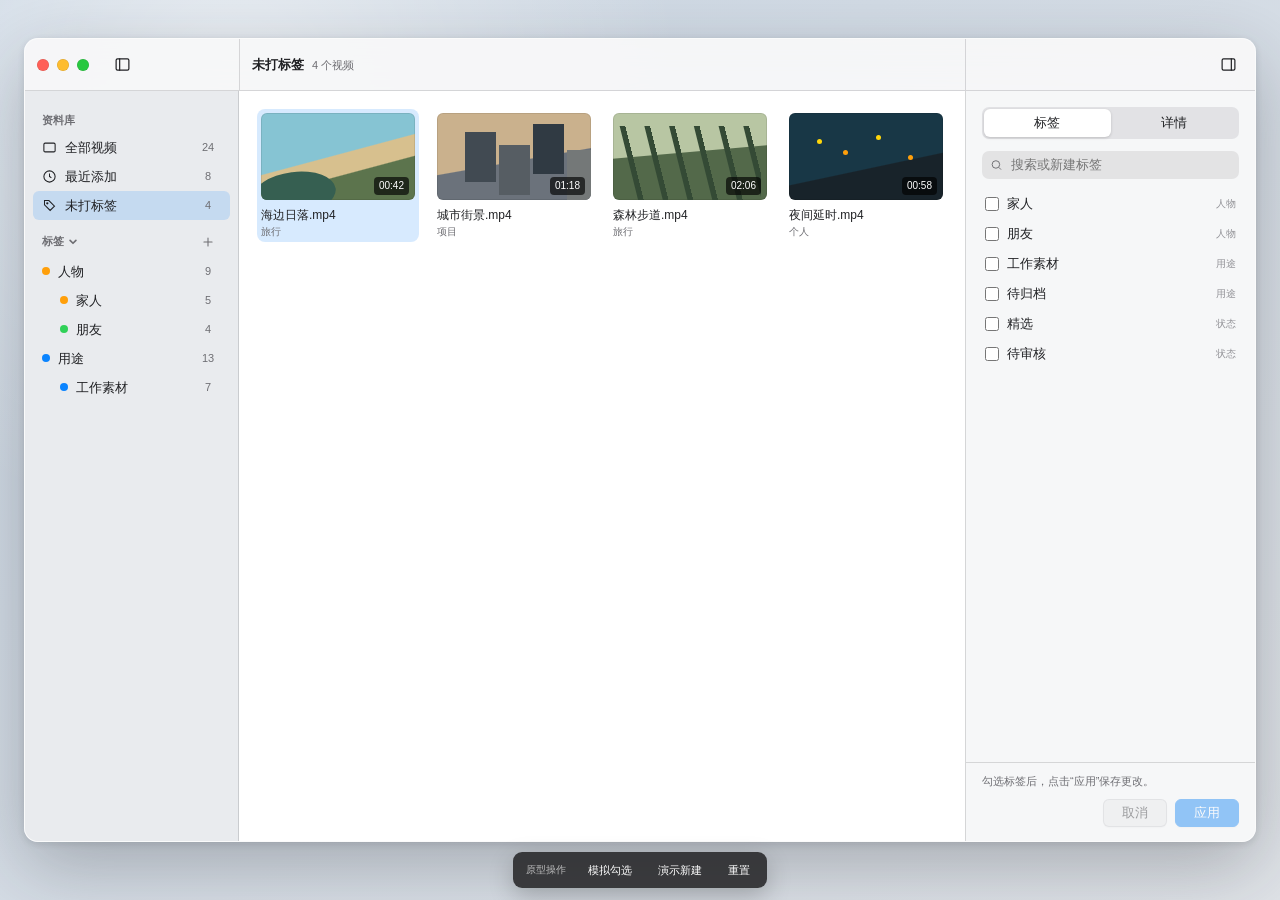
==== docs/prototypes/deferred-tag-editing/index.html @ 227d0f2a "docs: align MVP behavior and interaction specs" ====
<!doctype html>
<html lang="zh-CN">
<head>
  <meta charset="utf-8">
  <meta name="viewport" content="width=device-width, initial-scale=1">
  <title>Tag Manager · 标签草稿操作原型</title>
  <style>
    :root {
      color-scheme: light dark;
      --desktop: #dfe3e8;
      --window: rgba(247, 247, 248, .96);
      --sidebar: rgba(232, 234, 237, .92);
      --canvas: #fff;
      --inspector: #f6f7f8;
      --line: rgba(60, 60, 67, .18);
      --text: #202124;
      --secondary: #6e6e73;
      --tertiary: #929297;
      --accent: #087ff5;
      --selection: rgba(8, 127, 245, .16);
      --button: rgba(118, 118, 128, .12);
      --shadow: 0 24px 74px rgba(24, 29, 36, .28), 0 2px 8px rgba(24, 29, 36, .12);
      font-family: -apple-system, BlinkMacSystemFont, "SF Pro Text", "Helvetica Neue", sans-serif;
    }

    @media (prefers-color-scheme: dark) {
      :root {
        --desktop: #16181c;
        --window: rgba(43, 43, 45, .97);
        --sidebar: rgba(37, 37, 39, .96);
        --canvas: #1f1f21;
        --inspector: #262628;
        --line: rgba(235, 235, 245, .14);
        --text: #f2f2f7;
        --secondary: #aeaeb2;
        --tertiary: #85858a;
        --selection: rgba(8, 127, 245, .28);
        --button: rgba(235, 235, 245, .1);
        --shadow: 0 28px 80px rgba(0, 0, 0, .56), 0 2px 8px rgba(0, 0, 0, .32);
      }
    }

    * { box-sizing: border-box; }
    [hidden] { display: none !important; }
    html, body { width: 100%; height: 100%; margin: 0; overflow: hidden; }
    body { color: var(--text); background: var(--desktop); font: 13px/1.35 -apple-system, BlinkMacSystemFont, "SF Pro Text", sans-serif; }
    button, input, select { font: inherit; }
    button { color: inherit; cursor: default; }

    .desktop {
      height: 100%;
      padding: 38px 24px 58px;
      background:
        radial-gradient(circle at 18% 10%, rgba(255,255,255,.6), transparent 34%),
        linear-gradient(145deg, rgba(187, 205, 224, .56), rgba(226, 228, 232, .24));
    }

    .window {
      position: relative;
      display: grid;
      grid-template-columns: 214px minmax(480px, 1fr) 290px;
      grid-template-rows: 52px minmax(0, 1fr);
      width: 100%; height: 100%; min-width: 940px;
      overflow: hidden;
      border: 1px solid rgba(255,255,255,.52);
      border-radius: 14px;
      background: var(--window);
      box-shadow: var(--shadow);
      backdrop-filter: blur(28px) saturate(1.35);
    }

    .titlebar {
      grid-column: 1 / 4;
      display: grid;
      grid-template-columns: 214px minmax(480px, 1fr) 290px;
      border-bottom: 1px solid var(--line);
    }

    .title-section { display: flex; min-width: 0; align-items: center; padding: 0 12px; }
    .title-section + .title-section { border-left: 1px solid var(--line); }
    .traffic { display: flex; gap: 8px; margin-right: 18px; }
    .traffic i { width: 12px; height: 12px; border-radius: 50%; box-shadow: inset 0 0 0 .5px rgba(0,0,0,.15); }
    .traffic i:nth-child(1) { background: #ff5f57; }
    .traffic i:nth-child(2) { background: #febc2e; }
    .traffic i:nth-child(3) { background: #28c840; }
    .icon-button { display: grid; width: 30px; height: 28px; padding: 0; place-items: center; border: 0; border-radius: 6px; background: transparent; }
    .icon-button:hover { background: var(--button); }
    .icon-button svg { width: 17px; height: 17px; fill: none; stroke: currentColor; stroke-width: 1.7; stroke-linecap: round; stroke-linejoin: round; }
    .title-copy { display: flex; min-width: 0; align-items: baseline; gap: 8px; }
    .title-copy strong { overflow: hidden; font-size: 13px; text-overflow: ellipsis; white-space: nowrap; }
    .title-copy span { color: var(--secondary); font-size: 11px; white-space: nowrap; }

    .sidebar { display: flex; min-height: 0; flex-direction: column; border-right: 1px solid var(--line); background: var(--sidebar); }
    .sidebar-scroll { flex: 1; overflow: auto; padding: 10px 8px; }
    .section-label { padding: 12px 9px 5px; color: var(--secondary); font-size: 11px; font-weight: 600; }
    .sidebar-section-header { display: flex; height: 30px; align-items: center; margin-top: 7px; padding: 0 9px; color: var(--secondary); }
    .section-toggle { display: flex; min-width: 0; height: 100%; flex: 1; align-items: center; gap: 4px; padding: 0; border: 0; background: transparent; color: inherit; font-size: 11px; font-weight: 600; text-align: left; }
    .section-toggle svg { width: 10px; height: 10px; fill: none; stroke: currentColor; stroke-width: 2; stroke-linecap: round; stroke-linejoin: round; transition: transform .14s ease; }
    .section-toggle[aria-expanded="false"] svg { transform: rotate(-90deg); }
    .section-action { display: grid; width: 26px; height: 24px; padding: 0; place-items: center; border: 0; border-radius: 5px; background: transparent; color: var(--secondary); }
    .section-action:hover { background: var(--button); color: var(--text); }
    .section-action svg { width: 14px; height: 14px; fill: none; stroke: currentColor; stroke-width: 1.8; stroke-linecap: round; }
    .sidebar-tag-tree { display: block; }
    .nav-row { display: flex; height: 29px; align-items: center; gap: 8px; padding: 0 9px; border-radius: 6px; }
    .nav-row.selected { background: var(--selection); }
    .nav-row svg { width: 15px; height: 15px; fill: none; stroke: currentColor; stroke-width: 1.7; }
    .nav-row .name { flex: 1; }
    .nav-row .count { width: 26px; color: var(--secondary); font-size: 11px; text-align: center; }
    .nav-row.indent { padding-left: 27px; }
    .inline-tag-row { background: var(--button); }
    .inline-tag-row input { min-width: 0; height: 21px; flex: 1; padding: 0 4px; border: 1px solid var(--accent); border-radius: 4px; outline: 0; background: var(--canvas); color: var(--text); box-shadow: 0 0 0 2px color-mix(in srgb, var(--accent) 18%, transparent); }
    .dot { width: 8px; height: 8px; border-radius: 50%; background: #ff9f0a; }
    .dot.blue { background: #0a84ff; }
    .dot.green { background: #30d158; }

    .content { min-width: 0; min-height: 0; overflow: auto; padding: 18px; background: var(--canvas); }
    .video-grid { display: grid; grid-template-columns: repeat(auto-fill, minmax(150px, 1fr)); gap: 20px 14px; align-content: start; }
    .video-card { min-width: 0; padding: 4px; border-radius: 8px; transition: opacity .22s ease, transform .22s ease, background .12s ease; }
    .video-card:hover { background: var(--button); }
    .video-card.selected { background: var(--selection); }
    .video-card.removing { opacity: 0; transform: scale(.96); }
    .thumb { position: relative; aspect-ratio: 16 / 9; overflow: hidden; border-radius: 6px; box-shadow: inset 0 0 0 1px rgba(0,0,0,.09); }
    .thumb::before { content: ""; position: absolute; }
    .thumb.coast { background: linear-gradient(165deg, #86c4d3 0 48%, #d7c08e 49% 65%, #5c744d 66%); }
    .thumb.coast::before { width: 54%; height: 50%; left: -5%; bottom: -18%; border-radius: 50%; background: #365f51; transform: rotate(-7deg); }
    .thumb.city { background: linear-gradient(170deg, #cab18d 0 54%, #6b727b 55%); }
    .thumb.city::before { width: 20%; height: 58%; left: 18%; bottom: 20%; background: #414a52; box-shadow: 34px 13px 0 #565d63, 68px -8px 0 #303a43, 102px 18px 0 #747878; }
    .thumb.forest { background: linear-gradient(175deg, #b8c6a3 0 45%, #53694a 46%); }
    .thumb.forest::before { inset: 15% 4% 0; background: repeating-linear-gradient(76deg, transparent 0 18px, #344a35 19px 24px); }
    .thumb.night { background: linear-gradient(168deg, #183746 0 60%, #18232a 61%); }
    .thumb.night::before { width: 5px; height: 5px; left: 18%; top: 30%; border-radius: 50%; background: #ffd60a; box-shadow: 26px 11px 0 #ff9f0a, 59px -4px 0 #ffd60a, 91px 16px 0 #ff9f0a; }
    .duration { position: absolute; right: 6px; bottom: 5px; padding: 2px 5px; border-radius: 4px; color: #fff; background: rgba(0,0,0,.66); font-size: 10px; }
    .filename { margin-top: 7px; overflow: hidden; font-size: 12px; font-weight: 500; text-overflow: ellipsis; white-space: nowrap; }
    .meta { margin-top: 2px; color: var(--secondary); font-size: 10px; }
    .empty { margin: 24vh auto 0; color: var(--secondary); text-align: center; }
    .empty strong { display: block; margin-bottom: 5px; color: var(--text); font-size: 16px; }

    .inspector { display: flex; min-width: 0; min-height: 0; flex-direction: column; border-left: 1px solid var(--line); background: var(--inspector); }
    .segmented { display: grid; grid-template-columns: 1fr 1fr; margin: 16px 16px 12px; padding: 2px; border-radius: 7px; background: rgba(118,118,128,.16); }
    .segment { height: 28px; border: 0; border-radius: 6px; background: transparent; font-weight: 550; }
    .segment.selected { background: var(--canvas); box-shadow: 0 1px 3px rgba(0,0,0,.16); }
    .tag-search-header { position: relative; z-index: 5; padding: 0 16px 10px; }
    .inspector-scroll { flex: 1; min-height: 0; overflow: auto; padding: 0 16px 14px; }
    .search { display: flex; height: 28px; align-items: center; gap: 6px; padding: 0 8px; border-radius: 7px; background: color-mix(in srgb, var(--inspector) 78%, var(--text) 9%); color: var(--secondary); }
    .search svg { width: 14px; height: 14px; fill: none; stroke: currentColor; stroke-width: 1.8; }
    .search input { width: 100%; min-width: 0; border: 0; outline: 0; color: var(--text); background: transparent; }
    .tag-row { display: flex; min-height: 30px; align-items: center; gap: 8px; padding: 2px 3px; border-radius: 5px; }
    .tag-row:hover { background: var(--button); }
    .tag-row input { width: 14px; height: 14px; margin: 0; accent-color: var(--accent); }
    .tag-name { flex: 1; }
    .tag-path { color: var(--tertiary); font-size: 10px; }
    .create-row { width: 100%; min-height: 34px; justify-content: flex-start; border: 0; background: transparent; text-align: left; }
    .create-row svg { width: 15px; height: 15px; fill: none; stroke: var(--accent); stroke-width: 1.8; stroke-linecap: round; }
    .create-row .tag-name { color: var(--accent); }
    .pending-badge { padding: 2px 5px; border-radius: 4px; color: var(--accent); background: color-mix(in srgb, var(--accent) 12%, transparent); font-size: 9px; font-weight: 600; }
    .remove-pending { display: grid; width: 22px; height: 22px; padding: 0; place-items: center; border: 0; border-radius: 5px; background: transparent; color: var(--secondary); }
    .remove-pending:hover { background: var(--button); color: var(--text); }
    .remove-pending svg { width: 13px; height: 13px; fill: none; stroke: currentColor; stroke-width: 1.8; stroke-linecap: round; }
    .create-popover { position: absolute; z-index: 12; top: 36px; right: 16px; left: 16px; padding: 13px; border: 1px solid var(--line); border-radius: 9px; background: var(--window); box-shadow: 0 14px 36px rgba(0,0,0,.24), 0 2px 6px rgba(0,0,0,.12); }
    .popover-title { margin-bottom: 11px; font-size: 12px; font-weight: 600; }
    .form-row { display: grid; grid-template-columns: 48px minmax(0, 1fr); align-items: center; gap: 8px; margin: 8px 0; color: var(--secondary); font-size: 11px; }
    .form-row input, .form-row select { width: 100%; min-width: 0; height: 26px; padding: 0 7px; border: 1px solid var(--line); border-radius: 5px; outline: 0; background: var(--canvas); color: var(--text); }
    .form-row input:focus, .form-row select:focus { border-color: var(--accent); box-shadow: 0 0 0 2px color-mix(in srgb, var(--accent) 22%, transparent); }
    .popover-note { margin: 9px 0 11px; color: var(--secondary); font-size: 10px; line-height: 1.45; }
    .popover-actions { display: flex; justify-content: flex-end; gap: 7px; }
    .details { padding-top: 2px; }
    .detail-group { margin-bottom: 18px; }
    .detail-title { margin-bottom: 7px; color: var(--secondary); font-size: 11px; font-weight: 600; }
    .detail-row { display: grid; grid-template-columns: 68px minmax(0, 1fr); gap: 8px; margin: 7px 0; font-size: 11px; }
    .detail-row span:first-child { color: var(--secondary); }
    .detail-row span:last-child { overflow: hidden; text-overflow: ellipsis; white-space: nowrap; }

    .action-area { padding: 11px 16px 14px; border-top: 1px solid var(--line); background: var(--inspector); }
    .draft-status { min-height: 17px; margin-bottom: 8px; color: var(--secondary); font-size: 11px; }
    .draft-status.dirty { color: var(--text); }
    .action-row { display: flex; justify-content: flex-end; gap: 8px; }
    .button { min-width: 64px; height: 28px; padding: 0 12px; border: 1px solid var(--line); border-radius: 6px; background: var(--button); box-shadow: 0 1px 1px rgba(0,0,0,.04); }
    .button.primary { color: #fff; border-color: var(--accent); background: var(--accent); }
    .button:disabled { opacity: .42; }

    .toast { position: absolute; z-index: 30; left: 50%; bottom: 18px; padding: 8px 13px; transform: translate(-50%, 10px); border-radius: 8px; background: rgba(35,35,37,.9); color: #fff; box-shadow: 0 8px 24px rgba(0,0,0,.24); opacity: 0; pointer-events: none; transition: opacity .18s ease, transform .18s ease; }
    .toast.visible { opacity: 1; transform: translate(-50%, 0); }
    .backdrop { position: absolute; z-index: 40; inset: 0; display: grid; place-items: center; background: rgba(20,20,22,.26); backdrop-filter: blur(2px); }
    .sheet { width: 420px; max-width: 80%; padding: 20px; border: 1px solid rgba(255,255,255,.42); border-radius: 12px; background: var(--window); box-shadow: 0 22px 56px rgba(0,0,0,.34); text-align: center; }
    .sheet h2 { margin: 0; font-size: 15px; }
    .sheet p { margin: 7px 0 18px; color: var(--secondary); font-size: 12px; }
    .sheet-actions { display: flex; justify-content: center; gap: 8px; }

    .demo-bar { position: fixed; z-index: 60; left: 50%; bottom: 12px; display: flex; height: 36px; align-items: center; gap: 6px; padding: 5px 7px; transform: translateX(-50%); border-radius: 9px; background: rgba(42,42,44,.9); color: #fff; box-shadow: 0 8px 24px rgba(0,0,0,.22); }
    .demo-bar span { padding: 0 6px; color: rgba(255,255,255,.66); font-size: 10px; }
    .demo-bar button { height: 25px; padding: 0 10px; border: 0; border-radius: 5px; background: transparent; color: #fff; font-size: 11px; }
    .demo-bar button:hover { background: rgba(255,255,255,.14); }
  </style>
</head>
<body>
  <main class="desktop">
    <section class="window" aria-label="标签草稿操作原型">
      <header class="titlebar">
        <div class="title-section">
          <div class="traffic" aria-hidden="true"><i></i><i></i><i></i></div>
          <button class="icon-button" title="隐藏侧边栏" aria-label="隐藏侧边栏">
            <svg viewBox="0 0 24 24"><rect x="3" y="4" width="18" height="16" rx="2"></rect><path d="M8 4v16"></path></svg>
          </button>
        </div>
        <div class="title-section"><div class="title-copy"><strong>未打标签</strong><span id="titleCount">4 个视频</span></div></div>
        <div class="title-section" style="justify-content:flex-end">
          <button class="icon-button" title="隐藏详情" aria-label="隐藏详情">
            <svg viewBox="0 0 24 24"><rect x="3" y="4" width="18" height="16" rx="2"></rect><path d="M16 4v16"></path></svg>
          </button>
        </div>
      </header>

      <aside class="sidebar">
        <div class="sidebar-scroll">
          <div class="section-label">资料库</div>
          <div class="nav-row"><svg viewBox="0 0 24 24"><rect x="3" y="5" width="18" height="14" rx="2"></rect></svg><span class="name">全部视频</span><span class="count">24</span></div>
          <div class="nav-row"><svg viewBox="0 0 24 24"><circle cx="12" cy="12" r="9"></circle><path d="M12 7v5l3 2"></path></svg><span class="name">最近添加</span><span class="count">8</span></div>
          <div class="nav-row selected"><svg viewBox="0 0 24 24"><path d="M20 13 13 20 4 11V4h7z"></path><circle cx="8.5" cy="8.5" r="1"></circle></svg><span class="name">未打标签</span><span class="count" id="untaggedCount">4</span></div>
          <div class="sidebar-section-header">
            <button class="section-toggle" id="tagSectionToggle" type="button" aria-expanded="true" aria-controls="sidebarTagTree">
              <span>标签</span>
              <svg viewBox="0 0 12 12" aria-hidden="true"><path d="m2.5 4 3.5 3.5L9.5 4"></path></svg>
            </button>
            <button class="section-action" id="sidebarAddTag" type="button" title="新建标签" aria-label="新建标签">
              <svg viewBox="0 0 24 24" aria-hidden="true"><path d="M12 5v14M5 12h14"></path></svg>
            </button>
          </div>
          <div class="sidebar-tag-tree" id="sidebarTagTree">
            <div class="nav-row"><span class="dot"></span><span class="name">人物</span><span class="count">9</span></div>
            <div class="nav-row indent"><span class="dot"></span><span class="name">家人</span><span class="count">5</span></div>
            <div class="nav-row indent"><span class="dot green"></span><span class="name">朋友</span><span class="count">4</span></div>
            <div class="nav-row"><span class="dot blue"></span><span class="name">用途</span><span class="count">13</span></div>
            <div class="nav-row indent"><span class="dot blue"></span><span class="name">工作素材</span><span class="count">7</span></div>
          </div>
        </div>
      </aside>

      <section class="content">
        <div class="video-grid" id="videoGrid"></div>
        <div class="empty" id="emptyState" hidden><strong>所有视频都已有标签</strong>“未打标签”中暂时没有视频。</div>
      </section>

      <aside class="inspector">
        <div class="segmented" role="tablist">
          <button class="segment selected" data-tab="tags" role="tab">标签</button>
          <button class="segment" data-tab="details" role="tab">详情</button>
        </div>
        <div class="tag-search-header" id="tagSearchHeader">
          <label class="search">
            <svg viewBox="0 0 24 24"><circle cx="11" cy="11" r="7"></circle><path d="m16.5 16.5 4 4"></path></svg>
            <input id="tagSearch" type="search" placeholder="搜索或新建标签" aria-label="搜索或新建标签">
          </label>
          <div class="create-popover" id="createPopover" hidden>
            <div class="popover-title">新建标签</div>
            <label class="form-row"><span>名称</span><input id="newTagName" maxlength="40"></label>
            <label class="form-row"><span>父标签</span><select id="newTagParent"><option value="顶级">顶级（无父标签）</option><option value="人物">人物</option><option value="用途">用途</option><option value="状态">状态</option></select></label>
            <div class="popover-note">新标签将加入当前草稿。点击“应用”后创建标签并添加到当前视频。</div>
            <div class="popover-actions"><button class="button" id="cancelCreateTag">取消</button><button class="button primary" id="stageCreateTag">加入草稿</button></div>
          </div>
        </div>
        <div class="inspector-scroll">
          <div id="tagsPanel">
            <div id="tagList"></div>
          </div>
          <div class="details" id="detailsPanel" hidden>
            <div class="detail-group"><div class="detail-title">文件</div><div class="detail-row"><span>文件名</span><span id="detailName"></span></div><div class="detail-row"><span>格式</span><span>MP4</span></div><div class="detail-row"><span>大小</span><span>186.2 MB</span></div></div>
            <div class="detail-group"><div class="detail-title">视频</div><div class="detail-row"><span>时长</span><span id="detailDuration"></span></div><div class="detail-row"><span>分辨率</span><span>1920 × 1080</span></div></div>
          </div>
        </div>
        <footer class="action-area" id="actionArea">
          <div class="draft-status" id="draftStatus">勾选标签后，点击“应用”保存更改。</div>
          <div class="action-row"><button class="button" id="discardButton" disabled>取消</button><button class="button primary" id="applyButton" disabled>应用</button></div>
        </footer>
      </aside>

      <div class="toast" id="toast" role="status"></div>
      <div class="backdrop" id="switchSheet" hidden>
        <div class="sheet" role="dialog" aria-modal="true" aria-labelledby="sheetTitle">
          <h2 id="sheetTitle">应用标签更改？</h2>
          <p>当前视频的标签还有未应用的修改。</p>
          <div class="sheet-actions"><button class="button" id="sheetDiscard">放弃更改</button><button class="button" id="sheetCancel">取消</button><button class="button primary" id="sheetApply">应用</button></div>
        </div>
      </div>
    </section>
  </main>

  <nav class="demo-bar" aria-label="原型演示控制"><span>原型操作</span><button id="makeDraft">模拟勾选</button><button id="tryNewTag">演示新建</button><button id="resetDemo">重置</button></nav>

  <script>
    const initialVideos = [
      { id: 1, name: "海边日落.mp4", duration: "00:42", place: "旅行", style: "coast" },
      { id: 2, name: "城市街景.mp4", duration: "01:18", place: "项目", style: "city" },
      { id: 3, name: "森林步道.mp4", duration: "02:06", place: "旅行", style: "forest" },
      { id: 4, name: "夜间延时.mp4", duration: "00:58", place: "个人", style: "night" }
    ];
    const initialTags = [
      { id: "family", name: "家人", path: "人物" },
      { id: "friends", name: "朋友", path: "人物" },
      { id: "work", name: "工作素材", path: "用途" },
      { id: "archive", name: "待归档", path: "用途" },
      { id: "favorite", name: "精选", path: "状态" },
      { id: "review", name: "待审核", path: "状态" }
    ];

    let videos = initialVideos.map(video => ({ ...video }));
    let tags = initialTags.map(tag => ({ ...tag }));
    let selectedID = 1;
    let savedTags = new Set();
    let draftTags = new Set();
    let draftNewTags = [];
    let nextNewTagID = 1;
    let nextGlobalTagIDStart = 1;
    let nextGlobalTagID = { value: nextGlobalTagIDStart };
    let pendingSelectionID = null;

    const grid = document.getElementById("videoGrid");
    const tagList = document.getElementById("tagList");
    const tagSearch = document.getElementById("tagSearch");
    const applyButton = document.getElementById("applyButton");
    const discardButton = document.getElementById("discardButton");
    const draftStatus = document.getElementById("draftStatus");
    const switchSheet = document.getElementById("switchSheet");
    const toast = document.getElementById("toast");
    const tagSearchHeader = document.getElementById("tagSearchHeader");
    const createPopover = document.getElementById("createPopover");
    const newTagName = document.getElementById("newTagName");
    const newTagParent = document.getElementById("newTagParent");
    const tagSectionToggle = document.getElementById("tagSectionToggle");
    const sidebarTagTree = document.getElementById("sidebarTagTree");
    const sidebarAddTag = document.getElementById("sidebarAddTag");
    const sidebarTagTreeInitialHTML = sidebarTagTree.innerHTML;

    function isDirty() {
      return draftNewTags.length > 0 || savedTags.size !== draftTags.size || [...savedTags].some(id => !draftTags.has(id));
    }

    function escapeHTML(value) {
      return value.replace(/[&<>'"]/g, character => ({ "&": "&amp;", "<": "&lt;", ">": "&gt;", "'": "&#39;", "\"": "&quot;" })[character]);
    }

    function renderVideos() {
      grid.innerHTML = "";
      videos.forEach(video => {
        const card = document.createElement("article");
        card.className = `video-card${video.id === selectedID ? " selected" : ""}`;
        card.dataset.id = video.id;
        card.innerHTML = `<div class="thumb ${video.style}"><span class="duration">${video.duration}</span></div><div class="filename">${video.name}</div><div class="meta">${video.place}</div>`;
        card.addEventListener("click", () => requestSelection(video.id));
        grid.appendChild(card);
      });
      document.getElementById("emptyState").hidden = videos.length > 0;
      document.getElementById("titleCount").textContent = `${videos.length} 个视频`;
      document.getElementById("untaggedCount").textContent = String(videos.length);
      const selected = videos.find(video => video.id === selectedID);
      if (selected) {
        document.getElementById("detailName").textContent = selected.name;
        document.getElementById("detailDuration").textContent = selected.duration;
      }
    }

    function renderTags() {
      const query = tagSearch.value.trim().toLocaleLowerCase();
      tagList.innerHTML = "";
      const allTags = [...draftNewTags, ...tags];
      const exactMatch = allTags.some(tag => tag.name.toLocaleLowerCase() === query);
      if (query && !exactMatch) {
        const createRow = document.createElement("button");
        createRow.className = "tag-row create-row";
        createRow.innerHTML = `<svg viewBox="0 0 24 24"><path d="M12 5v14M5 12h14"></path></svg><span class="tag-name">新建“${escapeHTML(tagSearch.value.trim())}”</span>`;
        createRow.addEventListener("click", () => openCreatePopover(tagSearch.value.trim()));
        tagList.appendChild(createRow);
      }
      allTags.filter(tag => tag.name.toLocaleLowerCase().includes(query)).forEach(tag => {
        const isPending = draftNewTags.some(item => item.id === tag.id);
        const row = document.createElement(isPending ? "div" : "label");
        row.className = "tag-row";
        row.innerHTML = `<input type="checkbox" ${draftTags.has(tag.id) ? "checked" : ""} ${isPending ? "disabled" : ""}><span class="tag-name">${escapeHTML(tag.name)}</span><span class="tag-path">${escapeHTML(tag.path)}</span>${isPending ? '<span class="pending-badge">待新建</span><button class="remove-pending" type="button" title="移除待新建标签" aria-label="移除待新建标签"><svg viewBox="0 0 24 24"><path d="m7 7 10 10M17 7 7 17"></path></svg></button>' : ""}`;
        if (isPending) {
          row.querySelector(".remove-pending").addEventListener("click", event => {
            event.preventDefault();
            removePendingTag(tag.id);
          });
        } else {
          row.querySelector("input").addEventListener("change", event => {
            event.target.checked ? draftTags.add(tag.id) : draftTags.delete(tag.id);
            updateDraftState();
          });
        }
        tagList.appendChild(row);
      });
    }

    function openCreatePopover(suggestedName = "") {
      newTagName.value = suggestedName;
      newTagParent.value = "顶级";
      createPopover.hidden = false;
      requestAnimationFrame(() => newTagName.select());
    }

    function closeCreatePopover() {
      createPopover.hidden = true;
    }

    function stageNewTag() {
      const name = newTagName.value.trim();
      if (!name) {
        newTagName.focus();
        return;
      }
      const parent = newTagParent.value;
      const duplicate = [...tags, ...draftNewTags].some(tag =>
        tag.path === parent && tag.name.toLocaleLowerCase() === name.toLocaleLowerCase()
      );
      if (duplicate) {
        showToast(`“${name}”已经存在`);
        newTagName.select();
        return;
      }
      const tag = { id: `draft-new-${nextNewTagID++}`, name, path: parent };
      draftNewTags.push(tag);
      draftTags.add(tag.id);
      tagSearch.value = "";
      closeCreatePopover();
      renderTags();
      updateDraftState();
    }

    function removePendingTag(id) {
      draftNewTags = draftNewTags.filter(tag => tag.id !== id);
      draftTags.delete(id);
      renderTags();
      updateDraftState();
    }

    function updateDraftState() {
      const dirty = isDirty();
      applyButton.disabled = !dirty;
      discardButton.disabled = !dirty;
      draftStatus.classList.toggle("dirty", dirty);
      if (!dirty) {
        draftStatus.textContent = "勾选标签后，点击“应用”保存更改。";
        return;
      }
      const created = draftNewTags.length;
      const added = [...draftTags].filter(id => !savedTags.has(id)).length;
      const removed = [...savedTags].filter(id => !draftTags.has(id)).length;
      const parts = [];
      if (created) parts.push(`新建 ${created} 个标签`);
      if (added) parts.push(`添加 ${added} 个标签`);
      if (removed) parts.push(`移除 ${removed} 个标签`);
      draftStatus.textContent = `${parts.join("，")}，尚未应用。`;
    }

    function discardDraft() {
      draftNewTags = [];
      draftTags = new Set(savedTags);
      closeCreatePopover();
      renderTags();
      updateDraftState();
    }

    function applyDraft(afterApply) {
      if (!isDirty()) { afterApply?.(); return; }
      const selected = videos.find(video => video.id === selectedID);
      tags.push(...draftNewTags.map(tag => ({ ...tag })));
      draftNewTags = [];
      savedTags = new Set(draftTags);
      renderTags();
      updateDraftState();
      if (savedTags.size > 0 && selected) {
        const card = grid.querySelector(`[data-id="${selectedID}"]`);
        card?.classList.add("removing");
        setTimeout(() => {
          videos = videos.filter(video => video.id !== selectedID);
          selectedID = videos[0]?.id ?? null;
          savedTags = new Set();
          draftTags = new Set();
          draftNewTags = [];
          renderVideos();
          renderTags();
          updateDraftState();
          showToast(`已应用标签，“${selected.name}”已移出“未打标签”`);
          afterApply?.();
        }, 260);
      } else {
        showToast("标签更改已应用");
        afterApply?.();
      }
    }

    function requestSelection(id) {
      if (id === selectedID) return;
      if (isDirty()) {
        pendingSelectionID = id;
        switchSheet.hidden = false;
        return;
      }
      selectVideo(id);
    }

    function selectVideo(id) {
      selectedID = id;
      savedTags = new Set();
      draftTags = new Set();
      draftNewTags = [];
      closeCreatePopover();
      renderVideos();
      renderTags();
      updateDraftState();
    }

    function showToast(message) {
      toast.textContent = message;
      toast.classList.add("visible");
      clearTimeout(showToast.timer);
      showToast.timer = setTimeout(() => toast.classList.remove("visible"), 2600);
    }

    function setTagSectionExpanded(expanded) {
      tagSectionToggle.setAttribute("aria-expanded", String(expanded));
      sidebarTagTree.hidden = !expanded;
    }

    function cancelSidebarTagCreation() {
      sidebarTagTree.querySelector(".inline-tag-row")?.remove();
    }

    function commitSidebarTagCreation() {
      const row = sidebarTagTree.querySelector(".inline-tag-row");
      const input = row?.querySelector("input");
      const name = input?.value.trim() ?? "";
      if (!row || !input) return;
      if (!name) {
        row.remove();
        return;
      }

      const normalizedName = name.toLocaleLowerCase();
      const existingTopLevelNames = Array.from(sidebarTagTree.children)
        .filter(item => item !== row && item.classList.contains("nav-row") && !item.classList.contains("indent"))
        .map(item => item.querySelector(".name")?.textContent.trim().toLocaleLowerCase());
      const duplicate = existingTopLevelNames.includes(normalizedName)
        || tags.some(tag => tag.path === "顶级" && tag.name.toLocaleLowerCase() === normalizedName);
      if (duplicate) {
        showToast(`“${name}”已经存在`);
        requestAnimationFrame(() => input.select());
        return;
      }

      const tag = { id: `global-${nextGlobalTagID.value++}`, name, path: "顶级" };
      tags.push(tag);
      row.className = "nav-row";
      row.innerHTML = `<span class="dot blue"></span><span class="name">${escapeHTML(name)}</span><span class="count">0</span>`;
      renderTags();
      showToast(`已新建标签“${name}”`);
    }

    function beginSidebarTagCreation() {
      setTagSectionExpanded(true);
      closeCreatePopover();
      const existingInput = sidebarTagTree.querySelector(".inline-tag-row input");
      if (existingInput) {
        existingInput.focus();
        existingInput.select();
        return;
      }

      const row = document.createElement("div");
      row.className = "nav-row inline-tag-row";
      row.innerHTML = '<span class="dot blue"></span><input type="text" aria-label="新标签名称" placeholder="新标签">';
      sidebarTagTree.prepend(row);
      const input = row.querySelector("input");
      input.addEventListener("keydown", event => {
        if (event.key === "Enter") {
          event.preventDefault();
          commitSidebarTagCreation();
        }
        if (event.key === "Escape") {
          event.preventDefault();
          cancelSidebarTagCreation();
        }
      });
      input.addEventListener("blur", commitSidebarTagCreation);
      input.focus();
    }

    document.querySelectorAll(".segment").forEach(button => button.addEventListener("click", () => {
      document.querySelectorAll(".segment").forEach(item => item.classList.toggle("selected", item === button));
      const tagsSelected = button.dataset.tab === "tags";
      tagSearchHeader.hidden = !tagsSelected;
      if (!tagsSelected) closeCreatePopover();
      document.getElementById("tagsPanel").hidden = !tagsSelected;
      document.getElementById("detailsPanel").hidden = tagsSelected;
      document.getElementById("actionArea").hidden = !tagsSelected;
    }));

    tagSectionToggle.addEventListener("click", () => {
      setTagSectionExpanded(tagSectionToggle.getAttribute("aria-expanded") !== "true");
    });
    sidebarAddTag.addEventListener("click", beginSidebarTagCreation);

    tagSearch.addEventListener("input", renderTags);
    document.getElementById("cancelCreateTag").addEventListener("click", closeCreatePopover);
    document.getElementById("stageCreateTag").addEventListener("click", stageNewTag);
    newTagName.addEventListener("keydown", event => {
      if (event.key === "Enter") stageNewTag();
      if (event.key === "Escape") closeCreatePopover();
    });
    applyButton.addEventListener("click", () => applyDraft());
    discardButton.addEventListener("click", discardDraft);
    document.getElementById("sheetCancel").addEventListener("click", () => { pendingSelectionID = null; switchSheet.hidden = true; });
    document.getElementById("sheetDiscard").addEventListener("click", () => { const id = pendingSelectionID; switchSheet.hidden = true; pendingSelectionID = null; discardDraft(); if (id) selectVideo(id); });
    document.getElementById("sheetApply").addEventListener("click", () => { const id = pendingSelectionID; switchSheet.hidden = true; pendingSelectionID = null; applyDraft(() => { if (id && videos.some(video => video.id === id)) selectVideo(id); }); });
    document.getElementById("makeDraft").addEventListener("click", () => { draftTags.add("work"); renderTags(); updateDraftState(); });
    document.getElementById("tryNewTag").addEventListener("click", () => { tagSearch.value = "客户案例"; renderTags(); tagSearch.focus(); });
    document.getElementById("resetDemo").addEventListener("click", () => { videos = initialVideos.map(video => ({ ...video })); tags = initialTags.map(tag => ({ ...tag })); selectedID = 1; savedTags = new Set(); draftTags = new Set(); draftNewTags = []; nextNewTagID = 1; nextGlobalTagID.value = nextGlobalTagIDStart; tagSearch.value = ""; switchSheet.hidden = true; sidebarTagTree.innerHTML = sidebarTagTreeInitialHTML; setTagSectionExpanded(true); closeCreatePopover(); renderVideos(); renderTags(); updateDraftState(); });
    document.addEventListener("keydown", event => {
      if (event.key.toLocaleLowerCase() === "n" && event.metaKey && event.shiftKey) {
        event.preventDefault();
        beginSidebarTagCreation();
        return;
      }
      if (event.key === "Escape" && !createPopover.hidden) {
        closeCreatePopover();
        return;
      }
      if (event.key === "Escape" && isDirty()) discardDraft();
      if (event.key === "Enter" && event.metaKey && isDirty()) applyDraft();
    });

    renderVideos();
    renderTags();
    updateDraftState();
  </script>
</body>
</html>
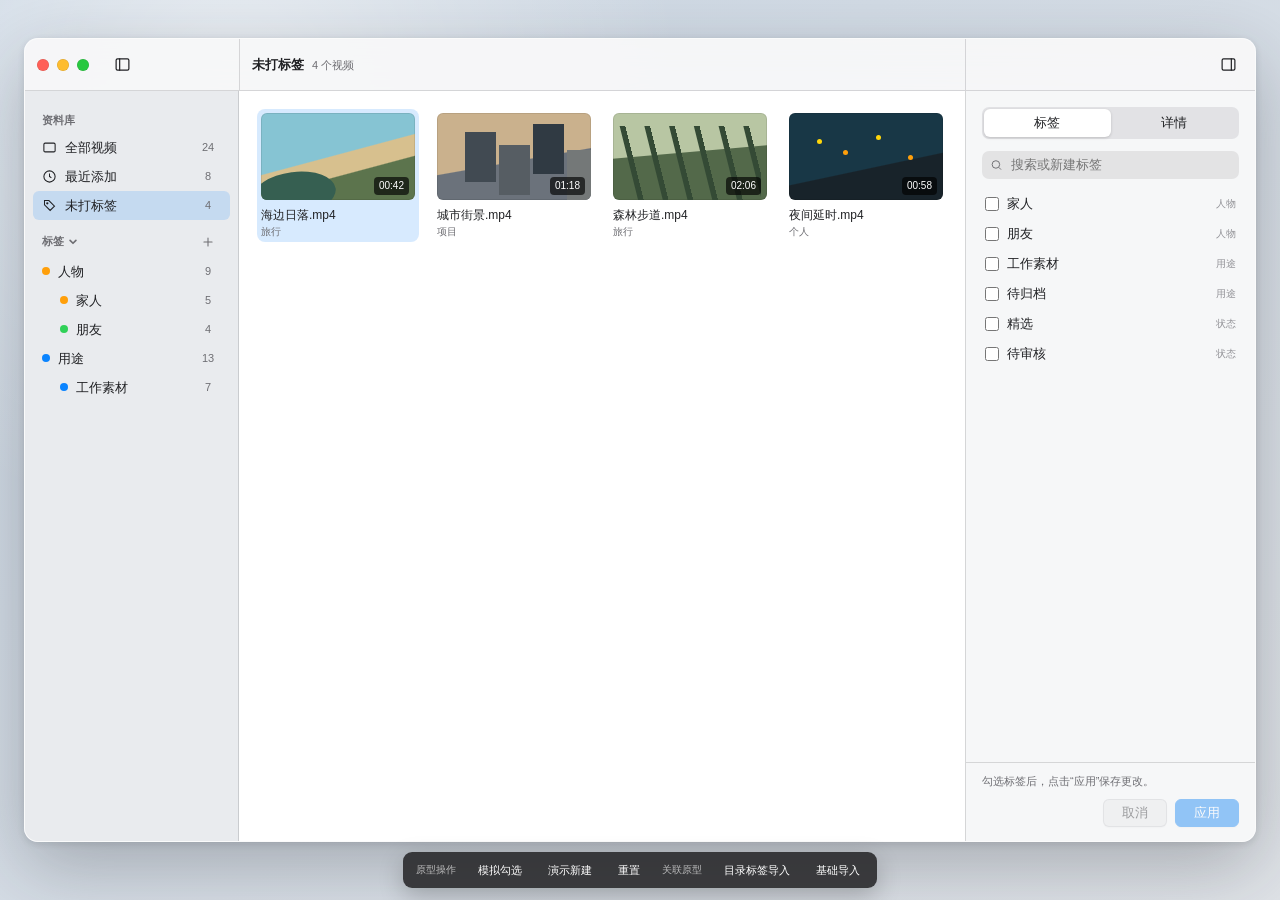
==== commit 447febfe: "Link related interaction prototypes" ====
--- a/docs/prototypes/deferred-tag-editing/index.html
+++ b/docs/prototypes/deferred-tag-editing/index.html
@@ -3,7 +3,7 @@
 <head>
   <meta charset="utf-8">
   <meta name="viewport" content="width=device-width, initial-scale=1">
-  <title>Tag Manager · 标签草稿操作原型</title>
+  <title>FileFacet · 标签草稿操作原型</title>
   <style>
     :root {
       color-scheme: light dark;
@@ -190,6 +190,8 @@
     .demo-bar span { padding: 0 6px; color: rgba(255,255,255,.66); font-size: 10px; }
     .demo-bar button { height: 25px; padding: 0 10px; border: 0; border-radius: 5px; background: transparent; color: #fff; font-size: 11px; }
     .demo-bar button:hover { background: rgba(255,255,255,.14); }
+    .demo-bar a { display: inline-flex; height: 25px; align-items: center; padding: 0 10px; border-radius: 5px; color: #fff; font-size: 11px; text-decoration: none; white-space: nowrap; }
+    .demo-bar a:hover { background: rgba(255,255,255,.14); }
   </style>
 </head>
 <body>
@@ -284,7 +286,7 @@
     </section>
   </main>
 
-  <nav class="demo-bar" aria-label="原型演示控制"><span>原型操作</span><button id="makeDraft">模拟勾选</button><button id="tryNewTag">演示新建</button><button id="resetDemo">重置</button></nav>
+  <nav class="demo-bar" aria-label="原型演示控制"><span>原型操作</span><button id="makeDraft">模拟勾选</button><button id="tryNewTag">演示新建</button><button id="resetDemo">重置</button><span>关联原型</span><a href="../folder-structure-tags/index.html">目录标签导入</a><a href="../manual-video-import/index.html">基础导入</a></nav>
 
   <script>
     const initialVideos = [
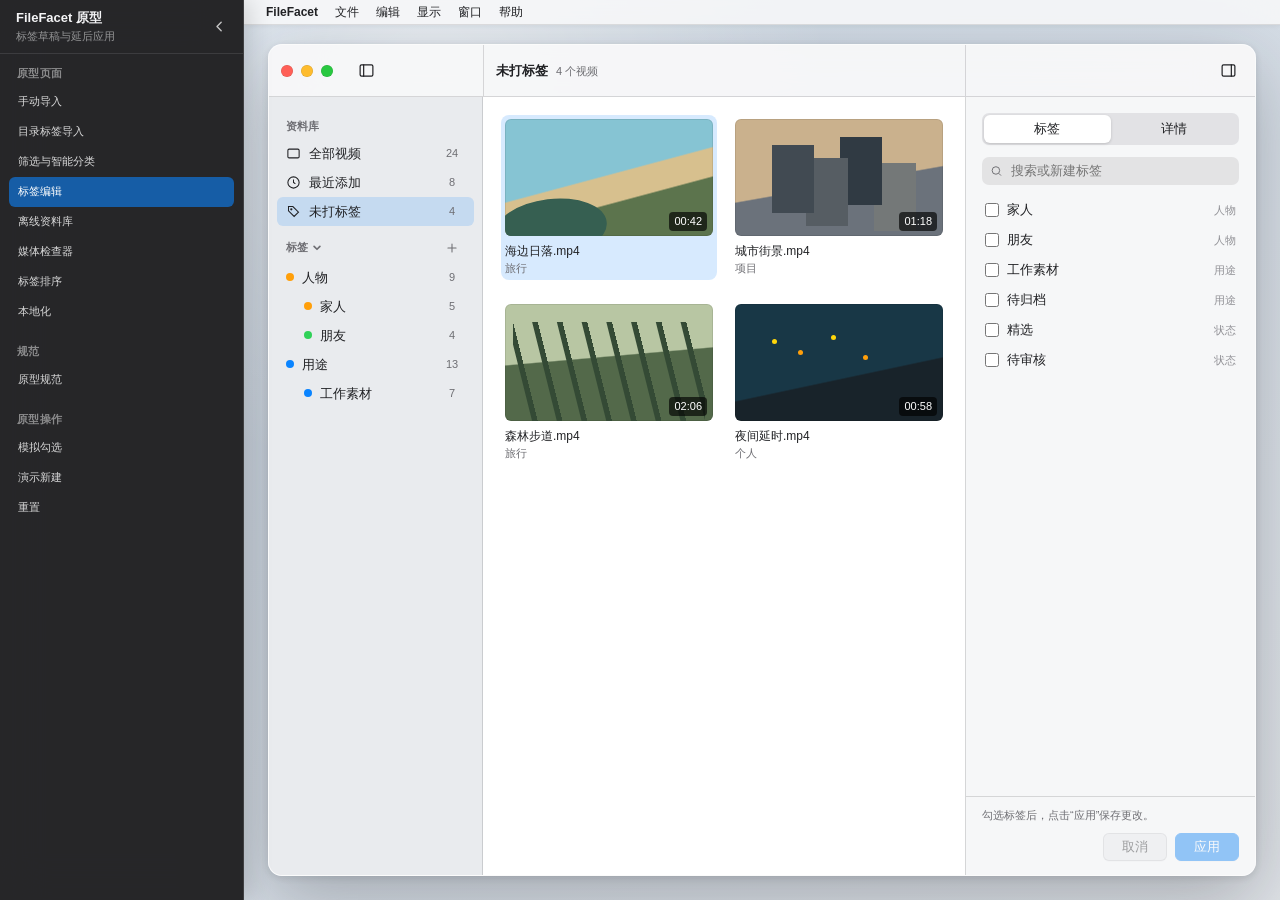
==== commit 9adafd7c: "Unify HTML prototype shell" ====
--- a/docs/prototypes/deferred-tag-editing/index.html
+++ b/docs/prototypes/deferred-tag-editing/index.html
@@ -129,9 +129,9 @@
     .thumb.forest::before { inset: 15% 4% 0; background: repeating-linear-gradient(76deg, transparent 0 18px, #344a35 19px 24px); }
     .thumb.night { background: linear-gradient(168deg, #183746 0 60%, #18232a 61%); }
     .thumb.night::before { width: 5px; height: 5px; left: 18%; top: 30%; border-radius: 50%; background: #ffd60a; box-shadow: 26px 11px 0 #ff9f0a, 59px -4px 0 #ffd60a, 91px 16px 0 #ff9f0a; }
-    .duration { position: absolute; right: 6px; bottom: 5px; padding: 2px 5px; border-radius: 4px; color: #fff; background: rgba(0,0,0,.66); font-size: 10px; }
+    .duration { position: absolute; right: 6px; bottom: 5px; padding: 2px 5px; border-radius: 4px; color: #fff; background: rgba(0,0,0,.66); font-size: var(--prototype-caption-font-size); }
     .filename { margin-top: 7px; overflow: hidden; font-size: 12px; font-weight: 500; text-overflow: ellipsis; white-space: nowrap; }
-    .meta { margin-top: 2px; color: var(--secondary); font-size: 10px; }
+    .meta { margin-top: 2px; color: var(--secondary); font-size: var(--prototype-caption-font-size); }
     .empty { margin: 24vh auto 0; color: var(--secondary); text-align: center; }
     .empty strong { display: block; margin-bottom: 5px; color: var(--text); font-size: 16px; }
 
@@ -148,11 +148,11 @@
     .tag-row:hover { background: var(--button); }
     .tag-row input { width: 14px; height: 14px; margin: 0; accent-color: var(--accent); }
     .tag-name { flex: 1; }
-    .tag-path { color: var(--tertiary); font-size: 10px; }
+    .tag-path { color: var(--tertiary); font-size: var(--prototype-caption-font-size); }
     .create-row { width: 100%; min-height: 34px; justify-content: flex-start; border: 0; background: transparent; text-align: left; }
     .create-row svg { width: 15px; height: 15px; fill: none; stroke: var(--accent); stroke-width: 1.8; stroke-linecap: round; }
     .create-row .tag-name { color: var(--accent); }
-    .pending-badge { padding: 2px 5px; border-radius: 4px; color: var(--accent); background: color-mix(in srgb, var(--accent) 12%, transparent); font-size: 9px; font-weight: 600; }
+    .pending-badge { padding: 2px 5px; border-radius: 4px; color: var(--accent); background: color-mix(in srgb, var(--accent) 12%, transparent); font-size: var(--prototype-caption-font-size); font-weight: 600; }
     .remove-pending { display: grid; width: 22px; height: 22px; padding: 0; place-items: center; border: 0; border-radius: 5px; background: transparent; color: var(--secondary); }
     .remove-pending:hover { background: var(--button); color: var(--text); }
     .remove-pending svg { width: 13px; height: 13px; fill: none; stroke: currentColor; stroke-width: 1.8; stroke-linecap: round; }
@@ -161,7 +161,7 @@
     .form-row { display: grid; grid-template-columns: 48px minmax(0, 1fr); align-items: center; gap: 8px; margin: 8px 0; color: var(--secondary); font-size: 11px; }
     .form-row input, .form-row select { width: 100%; min-width: 0; height: 26px; padding: 0 7px; border: 1px solid var(--line); border-radius: 5px; outline: 0; background: var(--canvas); color: var(--text); }
     .form-row input:focus, .form-row select:focus { border-color: var(--accent); box-shadow: 0 0 0 2px color-mix(in srgb, var(--accent) 22%, transparent); }
-    .popover-note { margin: 9px 0 11px; color: var(--secondary); font-size: 10px; line-height: 1.45; }
+    .popover-note { margin: 9px 0 11px; color: var(--secondary); font-size: var(--prototype-caption-font-size); line-height: 1.45; }
     .popover-actions { display: flex; justify-content: flex-end; gap: 7px; }
     .details { padding-top: 2px; }
     .detail-group { margin-bottom: 18px; }
@@ -186,16 +186,20 @@
     .sheet p { margin: 7px 0 18px; color: var(--secondary); font-size: 12px; }
     .sheet-actions { display: flex; justify-content: center; gap: 8px; }
 
-    .demo-bar { position: fixed; z-index: 60; left: 50%; bottom: 12px; display: flex; height: 36px; align-items: center; gap: 6px; padding: 5px 7px; transform: translateX(-50%); border-radius: 9px; background: rgba(42,42,44,.9); color: #fff; box-shadow: 0 8px 24px rgba(0,0,0,.22); }
-    .demo-bar span { padding: 0 6px; color: rgba(255,255,255,.66); font-size: 10px; }
-    .demo-bar button { height: 25px; padding: 0 10px; border: 0; border-radius: 5px; background: transparent; color: #fff; font-size: 11px; }
-    .demo-bar button:hover { background: rgba(255,255,255,.14); }
-    .demo-bar a { display: inline-flex; height: 25px; align-items: center; padding: 0 10px; border-radius: 5px; color: #fff; font-size: 11px; text-decoration: none; white-space: nowrap; }
-    .demo-bar a:hover { background: rgba(255,255,255,.14); }
   </style>
+  <link rel="stylesheet" href="../prototype-shell.css">
 </head>
-<body>
-  <main class="desktop">
+<body data-prototype-page="deferred-tag-editing" data-prototype-subtitle="标签草稿与延后应用">
+  <template id="prototypePageActions">
+      <section class="prototype-group" aria-labelledby="prototypeActionsTitle">
+        <div class="prototype-group-title" id="prototypeActionsTitle">原型操作</div>
+        <button class="prototype-action" id="makeDraft">模拟勾选</button>
+        <button class="prototype-action" id="tryNewTag">演示新建</button>
+        <button class="prototype-action" id="resetDemo">重置</button>
+      </section>
+  </template>
+
+  <main class="desktop prototype-content prototype-app-surface">
     <section class="window" aria-label="标签草稿操作原型">
       <header class="titlebar">
         <div class="title-section">
@@ -286,8 +290,7 @@
     </section>
   </main>
 
-  <nav class="demo-bar" aria-label="原型演示控制"><span>原型操作</span><button id="makeDraft">模拟勾选</button><button id="tryNewTag">演示新建</button><button id="resetDemo">重置</button><span>关联原型</span><a href="../folder-structure-tags/index.html">目录标签导入</a><a href="../manual-video-import/index.html">基础导入</a></nav>
-
+  <script src="../prototype-shell.js"></script>
   <script>
     const initialVideos = [
       { id: 1, name: "海边日落.mp4", duration: "00:42", place: "旅行", style: "coast" },
--- a/docs/prototypes/prototype-shell.css
+++ b/docs/prototypes/prototype-shell.css
@@ -0,0 +1,314 @@
+:root {
+  --prototype-panel-width: 244px;
+  --prototype-menubar-height: 25px;
+  --prototype-shell-font-size: 13px;
+  --prototype-menubar-font-size: 12px;
+  --prototype-navigation-font-size: 11px;
+  --prototype-caption-font-size: 11px;
+}
+
+.prototype-content {
+  margin-left: var(--prototype-panel-width);
+  transition: margin-left .18s ease;
+}
+
+.prototype-content.prototype-app-surface {
+  box-sizing: border-box;
+  padding-top: 44px;
+  padding-bottom: 24px;
+  font-size: var(--prototype-shell-font-size);
+}
+
+.prototype-content.prototype-review-surface {
+  box-sizing: border-box;
+  padding-top: 45px;
+}
+
+.prototype-panel {
+  position: fixed;
+  z-index: 120;
+  top: 0;
+  bottom: 0;
+  left: 0;
+  display: flex;
+  width: var(--prototype-panel-width);
+  flex-direction: column;
+  overflow: hidden;
+  border-right: 1px solid rgba(255,255,255,.12);
+  background: rgba(31,31,33,.96);
+  color: #f5f5f7;
+  box-shadow: 6px 0 22px rgba(0,0,0,.14);
+  backdrop-filter: blur(22px);
+  font-family: -apple-system, BlinkMacSystemFont, "SF Pro Text", "Helvetica Neue", sans-serif;
+  transition: width .18s ease;
+}
+
+.prototype-panel-header {
+  display: flex;
+  min-height: 54px;
+  align-items: center;
+  gap: 10px;
+  padding: 0 10px 0 16px;
+  border-bottom: 1px solid rgba(255,255,255,.1);
+}
+
+.prototype-panel-title {
+  min-width: 0;
+  flex: 1;
+}
+
+.prototype-panel-title strong {
+  display: block;
+  font-size: 13px;
+}
+
+.prototype-panel-title span {
+  display: block;
+  margin-top: 2px;
+  color: rgba(255,255,255,.5);
+  font-size: var(--prototype-caption-font-size);
+}
+
+.prototype-panel-toggle {
+  display: grid;
+  width: 28px;
+  height: 28px;
+  place-items: center;
+  padding: 0;
+  border: 0;
+  border-radius: 6px;
+  color: rgba(255,255,255,.72);
+  background: transparent;
+  font: inherit;
+}
+
+.prototype-panel-toggle:hover {
+  color: white;
+  background: rgba(255,255,255,.1);
+}
+
+.prototype-panel-toggle svg {
+  width: 15px;
+  height: 15px;
+  fill: none;
+  stroke: currentColor;
+  stroke-width: 1.7;
+  stroke-linecap: round;
+  stroke-linejoin: round;
+}
+
+.prototype-panel-scroll {
+  min-height: 0;
+  flex: 1;
+  overflow: auto;
+  padding: 12px 9px 18px;
+}
+
+.prototype-group + .prototype-group {
+  margin-top: 17px;
+}
+
+.prototype-group-title {
+  padding: 0 8px 6px;
+  color: rgba(255,255,255,.46);
+  font-size: var(--prototype-caption-font-size);
+  font-weight: 650;
+  letter-spacing: .04em;
+}
+
+.prototype-action,
+.prototype-link {
+  display: flex;
+  width: 100%;
+  min-height: 30px;
+  align-items: center;
+  gap: 8px;
+  padding: 5px 9px;
+  border: 0;
+  border-radius: 6px;
+  color: rgba(255,255,255,.82);
+  background: transparent;
+  font: var(--prototype-navigation-font-size)/1.25 -apple-system, BlinkMacSystemFont, "SF Pro Text", "Helvetica Neue", sans-serif;
+  text-align: left;
+  text-decoration: none;
+}
+
+.prototype-action:hover,
+.prototype-link:hover {
+  color: white;
+  background: rgba(255,255,255,.08);
+}
+
+.prototype-action.active,
+.prototype-link.active {
+  color: white;
+  background: rgba(10,132,255,.58);
+}
+
+.prototype-action-mark {
+  width: 7px;
+  height: 7px;
+  flex: 0 0 auto;
+  border-radius: 50%;
+  background: rgba(255,255,255,.35);
+}
+
+.prototype-action.active .prototype-action-mark {
+  background: white;
+}
+
+.prototype-panel-footer {
+  padding: 10px 9px 13px;
+  border-top: 1px solid rgba(255,255,255,.1);
+}
+
+.prototype-rail-label {
+  display: none;
+  color: rgba(255,255,255,.55);
+  font-size: var(--prototype-caption-font-size);
+  letter-spacing: .12em;
+  writing-mode: vertical-rl;
+}
+
+.app-menubar {
+  position: fixed;
+  z-index: 110;
+  top: 0;
+  right: 0;
+  left: var(--prototype-panel-width);
+  display: flex;
+  height: var(--prototype-menubar-height);
+  align-items: center;
+  gap: 1px;
+  padding: 0 14px;
+  border-bottom: 1px solid rgba(60,60,67,.14);
+  color: var(--text, #202124);
+  background: color-mix(in srgb, var(--window, rgba(246,246,246,.97)) 91%, transparent);
+  box-shadow: 0 1px 5px rgba(0,0,0,.06);
+  backdrop-filter: blur(24px) saturate(1.35);
+  font: var(--prototype-menubar-font-size)/1 -apple-system, BlinkMacSystemFont, "SF Pro Text", "Helvetica Neue", sans-serif;
+  transition: left .18s ease;
+}
+
+.prototype-menubar-wrap {
+  position: relative;
+  height: 100%;
+}
+
+.prototype-menubar-label,
+.prototype-menubar-button {
+  display: inline-flex;
+  height: 100%;
+  align-items: center;
+  padding: 0 8px;
+  border: 0;
+  border-radius: 4px;
+  color: inherit;
+  background: transparent;
+  font: inherit;
+  white-space: nowrap;
+}
+
+.prototype-menubar-label.app-name,
+.prototype-menubar-button.app-name {
+  font-weight: 650;
+}
+
+.prototype-menubar-button:hover,
+.prototype-menubar-button.open {
+  background: rgba(127,127,127,.16);
+}
+
+.prototype-menu-popover {
+  position: absolute;
+  z-index: 130;
+  top: 24px;
+  left: 0;
+  width: 250px;
+  padding: 5px;
+  border: 1px solid rgba(255,255,255,.38);
+  border-radius: 7px;
+  color: var(--text, #202124);
+  background: color-mix(in srgb, var(--window, rgba(246,246,246,.97)) 96%, transparent);
+  box-shadow: 0 13px 34px rgba(0,0,0,.28), 0 2px 8px rgba(0,0,0,.16);
+  backdrop-filter: blur(24px) saturate(1.3);
+}
+
+.prototype-menu-command {
+  display: grid;
+  width: 100%;
+  min-height: 24px;
+  grid-template-columns: minmax(0,1fr) auto;
+  align-items: center;
+  gap: 18px;
+  padding: 3px 9px;
+  border: 0;
+  border-radius: 4px;
+  color: inherit;
+  background: transparent;
+  font: inherit;
+  text-align: left;
+}
+
+.prototype-menu-command:hover,
+.prototype-menu-command:focus-visible {
+  color: white;
+  outline: 0;
+  background: var(--accent, #0a84ff);
+}
+
+.prototype-menu-shortcut {
+  color: var(--secondary, #6e6e73);
+  font-variant-numeric: tabular-nums;
+}
+
+.prototype-menu-command:hover .prototype-menu-shortcut,
+.prototype-menu-command:focus-visible .prototype-menu-shortcut {
+  color: rgba(255,255,255,.86);
+}
+
+.prototype-menu-divider {
+  height: 1px;
+  margin: 4px 6px;
+  background: var(--line, rgba(60,60,67,.18));
+}
+
+body.prototype-panel-collapsed .prototype-panel {
+  width: 44px;
+}
+
+body.prototype-panel-collapsed .prototype-content {
+  margin-left: 44px;
+}
+
+body.prototype-panel-collapsed .app-menubar {
+  left: 44px;
+}
+
+body.prototype-panel-collapsed .prototype-panel-header {
+  min-height: 48px;
+  justify-content: center;
+  padding: 0;
+}
+
+body.prototype-panel-collapsed .prototype-panel-title,
+body.prototype-panel-collapsed .prototype-panel-scroll,
+body.prototype-panel-collapsed .prototype-panel-footer {
+  display: none;
+}
+
+body.prototype-panel-collapsed .prototype-panel-toggle svg {
+  transform: rotate(180deg);
+}
+
+body.prototype-panel-collapsed .prototype-rail-label {
+  display: block;
+  align-self: center;
+  margin-top: 16px;
+}
+
+@media (max-width: 1220px) {
+  :root {
+    --prototype-panel-width: 220px;
+  }
+}
